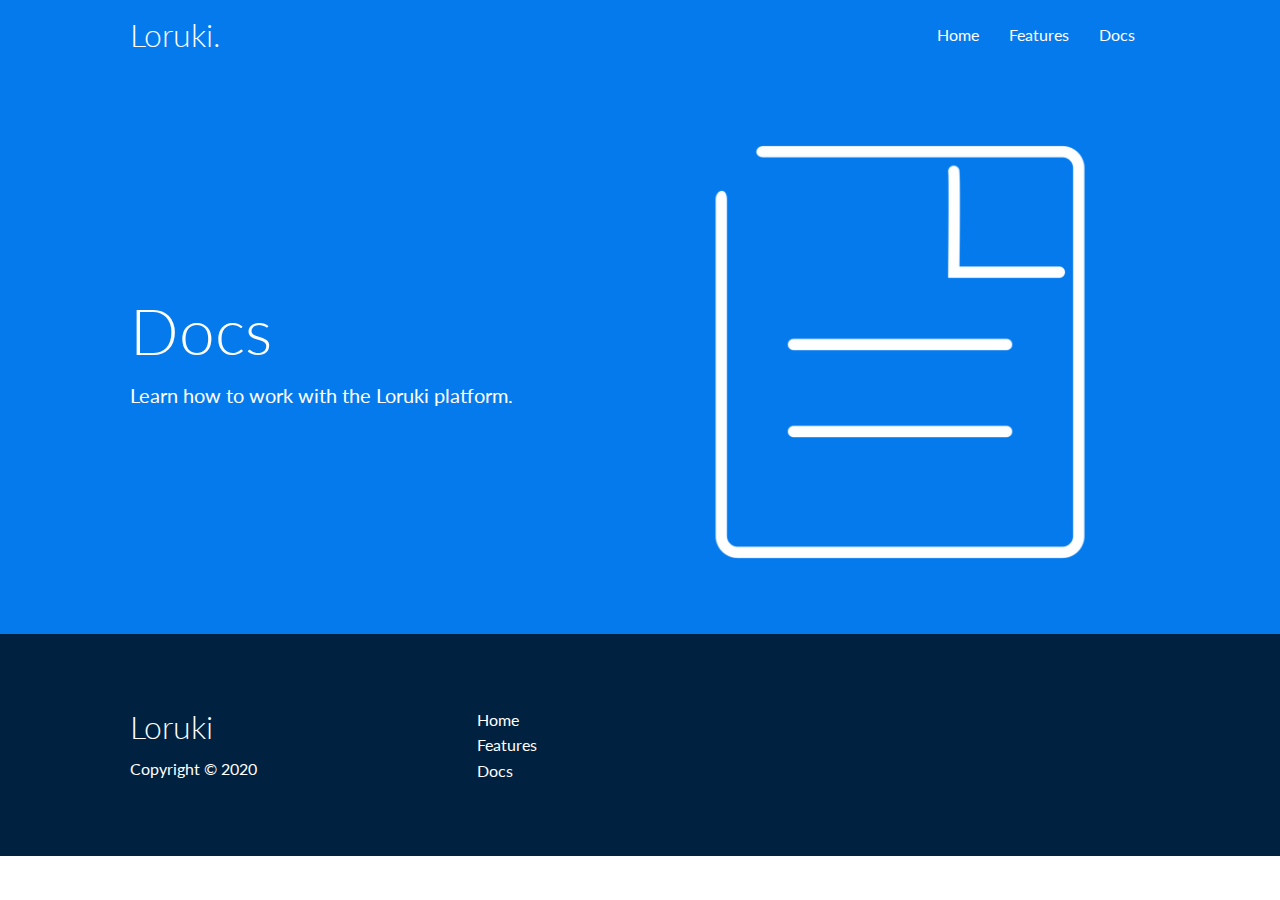
==== docs.html @ ebbee7ab "Add Docs page" ====
<!DOCTYPE html>
<html lang="en">
  <head>
    <meta charset="UTF-8" />
    <meta name="viewport" content="width=device-width, initial-scale=1.0" />
    <link rel="stylesheet" href="/css/style.css" />
    <link rel="stylesheet" href="/css/utilities.css" />
    <link
      rel="stylesheet"
      href="https://cdnjs.cloudflare.com/ajax/libs/font-awesome/5.15.1/css/all.min.css"
      integrity="sha512-+4zCK9k+qNFUR5X+cKL9EIR+ZOhtIloNl9GIKS57V1MyNsYpYcUrUeQc9vNfzsWfV28IaLL3i96P9sdNyeRssA=="
      crossorigin="anonymous"
    />
    <title>Loruki | Cloud Hosting for Everyone</title>
  </head>

  <body>
    <!-- Navbar -->
    <div class="navbar">
      <div class="container flex">
        <h1 class="logo">Loruki.</h1>
        <nav>
          <ul>
            <li><a href="index.html">Home</a></li>
            <li><a href="features.html">Features</a></li>
            <li><a href="docs.html">Docs</a></li>
          </ul>
        </nav>
      </div>
    </div>

    <!-- Head -->
    <section class="docs-head bg-primary py-3">
      <div class="container grid">
        <div>
          <h1 class="xl">Docs</h1>
          <p class="lead">Learn how to work with the Loruki platform.</p>
        </div>
        <img src="images/docs.png" alt="Docs Image" />
      </div>
    </section>

    <!-- Footer -->
    <footer class="footer bg-dark py-5">
      <div class="container grid grid-3">
        <div>
          <h1>Loruki</h1>
          <p>Copyright &copy; 2020</p>
        </div>
        <nav>
          <ul>
            <li><a href="index.html">Home</a></li>
            <li><a href="features.html">Features</a></li>
            <li><a href="docs.html">Docs</a></li>
          </ul>
        </nav>
        <div class="social">
          <a href="#"><i class="fab fa-github fa-2x"></i></a>
          <a href="#"><i class="fab fa-linkedin fa-2x"></i></a>
          <a href="#"><i class="fab fa-facebook fa-2x"></i></a>
          <a href="#"><i class="fab fa-instagram fa-2x"></i></a>
          <a href="#"><i class="fab fa-twitter fa-2x"></i></a>
        </div>
      </div>
    </footer>
  </body>
</html>
---- css/style.css ----
@import url("https://fonts.googleapis.com/css2?family=Lato:wght@300&display=swap");

:root {
  --primary-color: #047aed;
  --secondary-color: #1c3fa8;
  --dark-color: #002240;
  --light-color: #f4f4f4;
}

* {
  box-sizing: border-box;
  padding: 0;
  margin: 0;
}

body {
  font-family: "Lato", sans-serif;
  color: #333;
  line-height: 1.6;
}

ul {
  list-style-type: none;
}

a {
  text-decoration: none;
  color: #333;
}

h1,
h2 {
  font-weight: 300;
  line-height: 1.2;
  margin: 10px 0;
}

p {
  margin: 10px 0;
}

img {
  width: 100%;
}

/* Navbar */
.navbar {
  background-color: var(--primary-color);
  color: #fff;
  height: 70px;
}

.navbar ul {
  display: flex;
}

.navbar a {
  color: #fff;
  padding: 10px;
  margin: 0 5px;
}

.navbar a:hover {
  border-bottom: 2px #fff solid;
  border-top: 2px #fff solid;
}

.navbar .flex {
  justify-content: space-between;
}

/* Showcase */
.showcase {
  background-color: var(--primary-color);
  height: 400px;
  color: #fff;
  position: relative;
}

.showcase h1 {
  font-size: 40px;
}

.showcase p {
  margin: 20px 0;
}

.showcase .grid {
  overflow: visible;
  grid-template-columns: 55% 45%;
  gap: 30px;
}

.showcase-form {
  position: relative;
  top: 60px;
  height: 350px;
  width: 400px;
  padding: 40px;
  z-index: 100;
  justify-self: flex-end;
}

.showcase-form .form-control {
  margin: 30px 0;
}

.showcase-form input[type="text"],
.showcase-form input[type="email"] {
  border: 0;
  border-bottom: 1px solid #b4becb;
  width: 100%;
  padding: 3px;
  font-size: 16px;
}

.showcase-form input:focus {
  outline: none;
}

.showcase::before,
.showcase::after {
  content: "";
  position: absolute;
  height: 100px;
  bottom: -70px;
  right: 0;
  left: 0;
  background: #fff;
  transform: skewY(-3deg);
  -webkit-transform: skewY(-3deg);
  -moz-transform: skewY(-3deg);
  -ms-transform: skewY(-3deg);
}

/* Stats */
.stats {
  padding-top: 100px;
}

.stats-heading {
  max-width: 500px;
  margin: auto;
}

.stats .grid h3 {
  font-size: 35px;
}

.stats .grid p {
  font-size: 20px;
  font-weight: bold;
}

/* Cli */
.cli .grid {
  grid-template-columns: repeat(3, 1fr);
  grid-template-rows: repeat(2, 1fr);
}

.cli .grid > *:first-child {
  grid-column: 1 / span 2;
  grid-row: 1 / span 2;
}

/* Cloud */

.cloud .grid {
  grid-template-columns: 4fr 3fr;
}

/* Languages */
.languages .flex {
  flex-wrap: wrap;
}
.languages .card {
  text-align: center;
  margin: 18px 10px 40px;
  transition: transform 0.2s ease-in;
}

.languages .card h4 {
  font-size: 20px;
  margin-bottom: 10px;
}

.languages .card:hover {
  transform: translateY(-15px);
}

/* Features  */
.features-head img {
  width: 200px;
  justify-self: flex-end;
}

.features-sub-head img {
  width: 300px;
  justify-self: flex-end;
}

.features-main .grid {
  padding: 30px;
}

.features-main .card > i {
  margin-right: 20px;
}

.features-main .grid > *:first-child {
  grid-column: 1 / span 3;
  grid-row: 1 / span 2;
}

.features-main .grid > *:nth-child(2) {
  grid-column: 1 / span 2;
}

/* Footer */
.footer .social a {
  margin: 0 10px;
}

/* Tablets & under */

@media (max-width: 768px) {
  .grid,
  .showcase .grid,
  .stats .grid,
  .cli .grid,
  .cloud .grid {
    grid-template-columns: 1fr;
    grid-template-rows: 1fr;
  }

  .showcase {
    height: auto;
  }

  .showcase-text {
    text-align: center;
    margin-top: 40px;
  }

  .showcase-form {
    justify-self: center;
    margin: auto;
  }

  .cli .grid > *:first-child {
    grid-column: 1;
    grid-row: 1;
  }
}

/* Mobiles */
@media (max-width: 500px) {
  .navbar {
    height: 110px;
  }
  .navbar .flex {
    flex-direction: column;
  }
  .navbar ul {
    padding: 10px;
    background-color: rgba(0, 0, 0, 0.07);
  }
}
---- css/utilities.css ----
.container {
  max-width: 1100px;
  margin: 0 auto;
  overflow: auto;
  padding: 0 40px;
}

.card {
  background-color: #fff;
  color: #333;
  border-radius: 10px;
  box-shadow: 0 3px 10px rgba(0, 0, 0, 0.2);
  padding: 20px;
  margin: 10px;
  text-align: center;
}

.btn {
  display: inline-block;
  padding: 10px 30px;
  cursor: pointer;
  background: var(--primary-color);
  color: #fff;
  border: none;
  border-radius: 5px;
}

.btn-outline {
  background-color: transparent;
  border: 1px #fff solid;
}

.btn:hover {
  transform: scale(0.98);
}

/* Backgrounds & colored buttons */
.bg-primary,
.btn-primary {
  background-color: var(--primary-color);
  color: #fff;
}

.bg-secondary,
.btn-secondary {
  background-color: var(--secondary-color);
  color: #fff;
}

.bg-light,
.btn-light {
  background-color: var(--light-color);
  color: #333;
}

.bg-primary a,
.btn-primary a,
.bg-secondary a,
.btn-secondary a,
.bg-dark a,
.btn-dark a {
  color: #fff;
}

.bg-dark,
.btn-dark {
  background-color: var(--dark-color);
  color: #fff;
}

/* Text sizes */
.lead {
  font-size: 20px;
}

.sm {
  font-size: 1rem;
}

.md {
  font-size: 2rem;
}

.lg {
  font-size: 3rem;
}

.xl {
  font-size: 4rem;
}

.text-center {
  text-align: center;
}

.flex {
  display: flex;
  justify-content: center;
  align-items: center;
  height: 100%;
}

.grid {
  display: grid;
  grid-template-columns: repeat(2, 1fr);
  gap: 20px;
  justify-content: center;
  align-items: center;
  height: 100%;
}

.grid-3 {
  grid-template-columns: repeat(3, 1fr);
}

/* Margins */

.my-1 {
  margin: 1rem 0;
}
.my-2 {
  margin: 1.5rem 0;
}
.my-3 {
  margin: 2rem 0;
}
.my-4 {
  margin: 3rem 0;
}
.my-5 {
  margin: 4rem 0;
}

.m-1 {
  margin: 1rem;
}
.m-2 {
  margin: 1.5rem;
}
.m-3 {
  margin: 2rem;
}
.m-4 {
  margin: 3rem;
}
.m-5 {
  margin: 4rem;
}

/* Paddings */

.py-1 {
  padding: 1rem 0;
}
.py-2 {
  padding: 1.5rem 0;
}
.py-3 {
  padding: 2rem 0;
}
.py-4 {
  padding: 3rem 0;
}
.py-5 {
  padding: 4rem 0;
}

.p-1 {
  padding: 1rem;
}
.p-2 {
  padding: 1.5rem;
}
.p-3 {
  padding: 2rem;
}
.p-4 {
  padding: 3rem;
}
.p-5 {
  padding: 4rem;
}
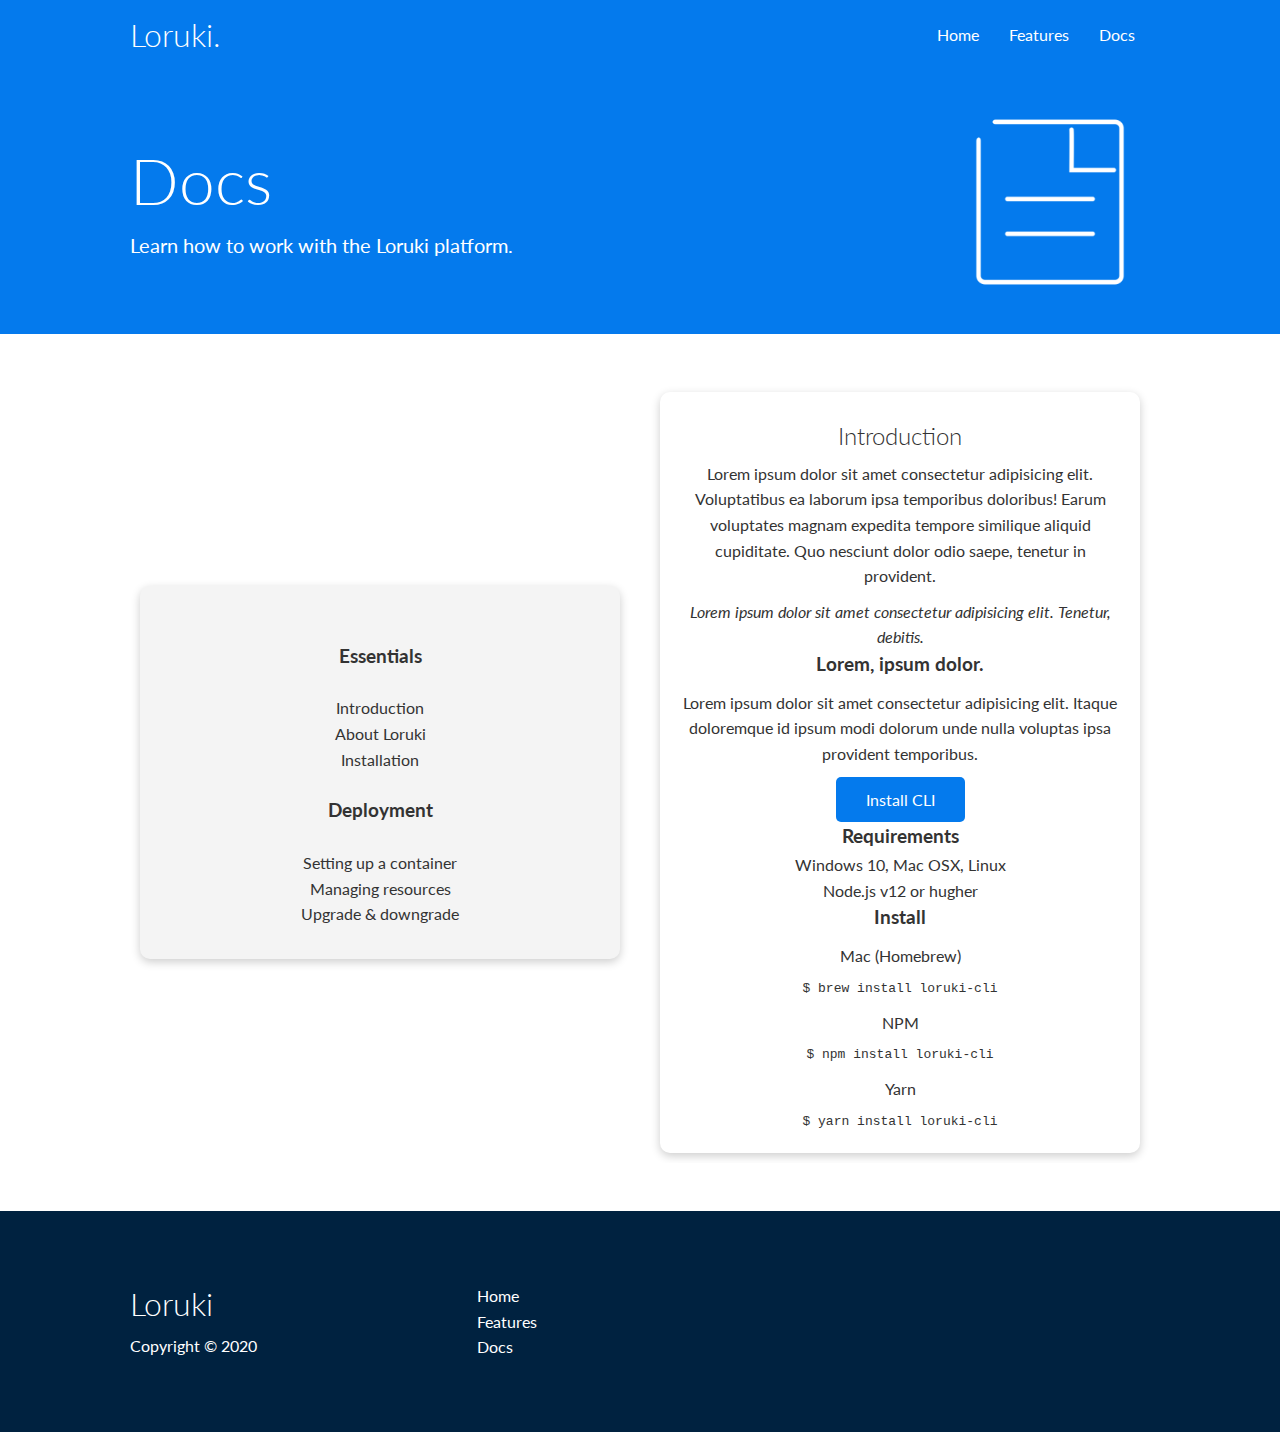
==== commit b2836143: "Add Docs main" ====
--- a/docs.html
+++ b/docs.html
@@ -40,6 +40,74 @@
       </div>
     </section>
 
+    <!-- Main -->
+    <section class="docs-main my-4">
+      <div class="container grid">
+        <div class="card bg-light p-3">
+          <h3 class="my-2">Essentials</h3>
+          <nav>
+            <ul>
+              <li><a href="#">Introduction</a></li>
+              <li><a href="#">About Loruki</a></li>
+              <li><a href="#">Installation</a></li>
+            </ul>
+          </nav>
+
+          <h3 class="my-2">Deployment</h3>
+          <nav>
+            <ul>
+              <li><a href="#">Setting up a container</a></li>
+              <li><a href="#">Managing resources</a></li>
+              <li><a href="#">Upgrade & downgrade</a></li>
+            </ul>
+          </nav>
+        </div>
+        <div class="card">
+          <h2>Introduction</h2>
+          <p>
+            Lorem ipsum dolor sit amet consectetur adipisicing elit.
+            Voluptatibus ea laborum ipsa temporibus doloribus! Earum voluptates
+            magnam expedita tempore similique aliquid cupiditate. Quo nesciunt
+            dolor odio saepe, tenetur in provident.
+          </p>
+
+          <div class="alert alert-success">
+            <i class="fas fa-info"
+              >Lorem ipsum dolor sit amet consectetur adipisicing elit. Tenetur,
+              debitis.</i
+            >
+          </div>
+
+          <h3>Lorem, ipsum dolor.</h3>
+          <p>
+            Lorem ipsum dolor sit amet consectetur adipisicing elit. Itaque
+            doloremque id ipsum modi dolorum unde nulla voluptas ipsa provident
+            temporibus.
+          </p>
+
+          <a href="#" class="btn btn-primary">Install CLI</a>
+
+          <h3>Requirements</h3>
+
+          <ul>
+            <li>Windows 10, Mac OSX, Linux</li>
+            <li>Node.js v12 or hugher</li>
+          </ul>
+
+          <h3>Install</h3>
+
+          <p>Mac (Homebrew)</p>
+          <pre><code>$ brew install loruki-cli</code></pre>
+
+          <p>NPM</p>
+          <pre><code>$ npm install loruki-cli</code></pre>
+
+          <p>Yarn</p>
+          <pre><code>$ yarn install loruki-cli</code></pre>
+        </div>
+      </div>
+    </section>
+
     <!-- Footer -->
     <footer class="footer bg-dark py-5">
       <div class="container grid grid-3">
--- a/css/style.css
+++ b/css/style.css
@@ -216,6 +216,12 @@
   grid-column: 1 / span 2;
 }
 
+/* Docs */
+.docs-head img {
+  width: 200px;
+  justify-self: flex-end;
+}
+
 /* Footer */
 .footer .social a {
   margin: 0 10px;
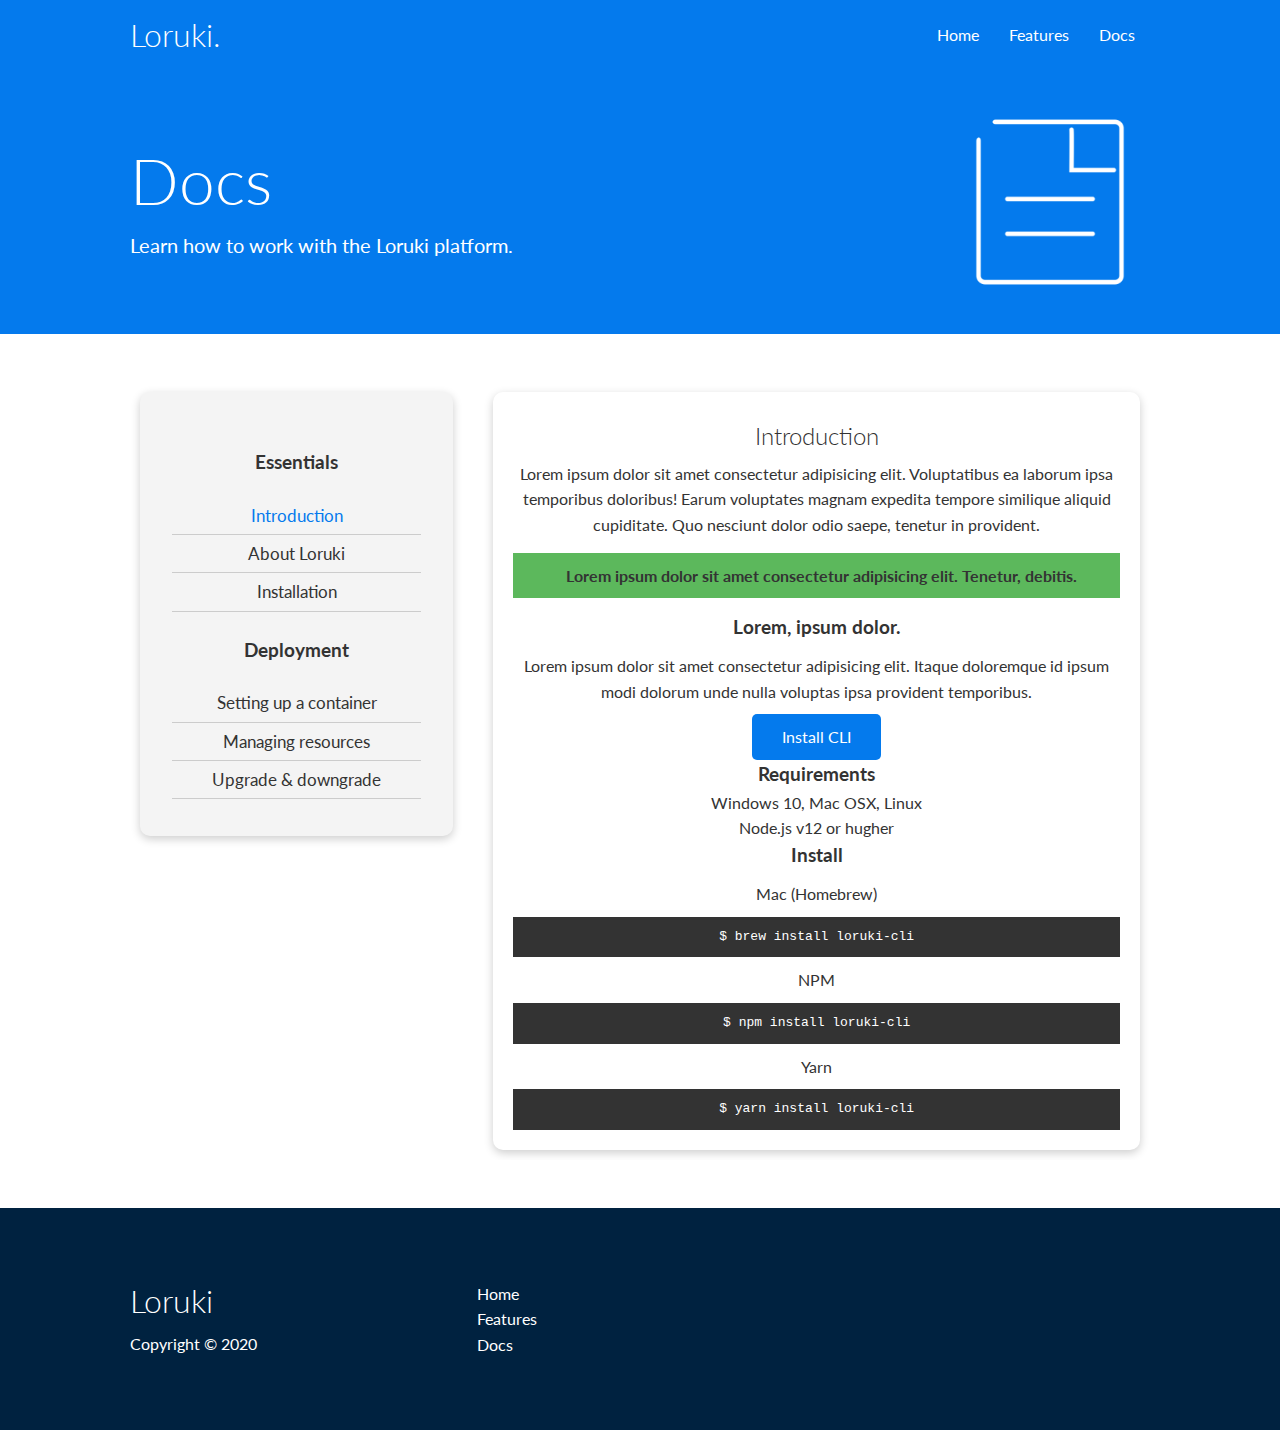
==== commit ef5fa314: "Update docs main styling" ====
--- a/docs.html
+++ b/docs.html
@@ -47,7 +47,7 @@
           <h3 class="my-2">Essentials</h3>
           <nav>
             <ul>
-              <li><a href="#">Introduction</a></li>
+              <li><a class="text-primary" href="#">Introduction</a></li>
               <li><a href="#">About Loruki</a></li>
               <li><a href="#">Installation</a></li>
             </ul>
@@ -72,10 +72,9 @@
           </p>
 
           <div class="alert alert-success">
-            <i class="fas fa-info"
-              >Lorem ipsum dolor sit amet consectetur adipisicing elit. Tenetur,
-              debitis.</i
-            >
+            <i class="fas fa-info"></i>
+            Lorem ipsum dolor sit amet consectetur adipisicing elit. Tenetur,
+            debitis.
           </div>
 
           <h3>Lorem, ipsum dolor.</h3>
--- a/css/style.css
+++ b/css/style.css
@@ -5,6 +5,8 @@
   --secondary-color: #1c3fa8;
   --dark-color: #002240;
   --light-color: #f4f4f4;
+  --success-color: #5cb85c;
+  --error-color: #d9534f;
 }
 
 * {
@@ -41,6 +43,13 @@
 
 img {
   width: 100%;
+}
+
+code,
+pre {
+  background: #333;
+  color: #fff;
+  padding: 10px;
 }
 
 /* Navbar */
@@ -222,6 +231,26 @@
   justify-self: flex-end;
 }
 
+.doc-main h3 {
+  margin: 20px 0;
+}
+
+.docs-main .grid {
+  grid-template-columns: 1fr 2fr;
+  align-items: flex-start;
+}
+
+.docs-main nav li {
+  font-size: 17px;
+  padding-bottom: 5px;
+  margin-bottom: 5px;
+  border-bottom: 1px #ccc solid;
+}
+
+.docs-main a:hover {
+  font-weight: bold;
+}
+
 /* Footer */
 .footer .social a {
   margin: 0 10px;
--- a/css/utilities.css
+++ b/css/utilities.css
@@ -53,6 +53,12 @@
   color: #333;
 }
 
+.bg-dark,
+.btn-dark {
+  background-color: var(--dark-color);
+  color: #fff;
+}
+
 .bg-primary a,
 .btn-primary a,
 .bg-secondary a,
@@ -62,10 +68,21 @@
   color: #fff;
 }
 
-.bg-dark,
-.btn-dark {
-  background-color: var(--dark-color);
-  color: #fff;
+/* Text colors */
+.text-primary {
+  color: var(--primary-color);
+}
+
+.text-secondary {
+  color: var(--secondary-color);
+}
+
+.text-light {
+  color: var(--light-color);
+}
+
+.text-dark {
+  color: var(--dark-color);
 }
 
 /* Text sizes */
@@ -91,6 +108,26 @@
 
 .text-center {
   text-align: center;
+}
+
+/* Alert */
+.alert {
+  background-color: var(--light-color);
+  padding: 10px 20px;
+  font-weight: bold;
+  margin: 15px 0;
+}
+
+.alert i {
+  margin-right: 10px;
+}
+
+.alert-success {
+  background-color: var(--success-color);
+}
+
+.alert-error {
+  background-color: var(--error-color);
 }
 
 .flex {
